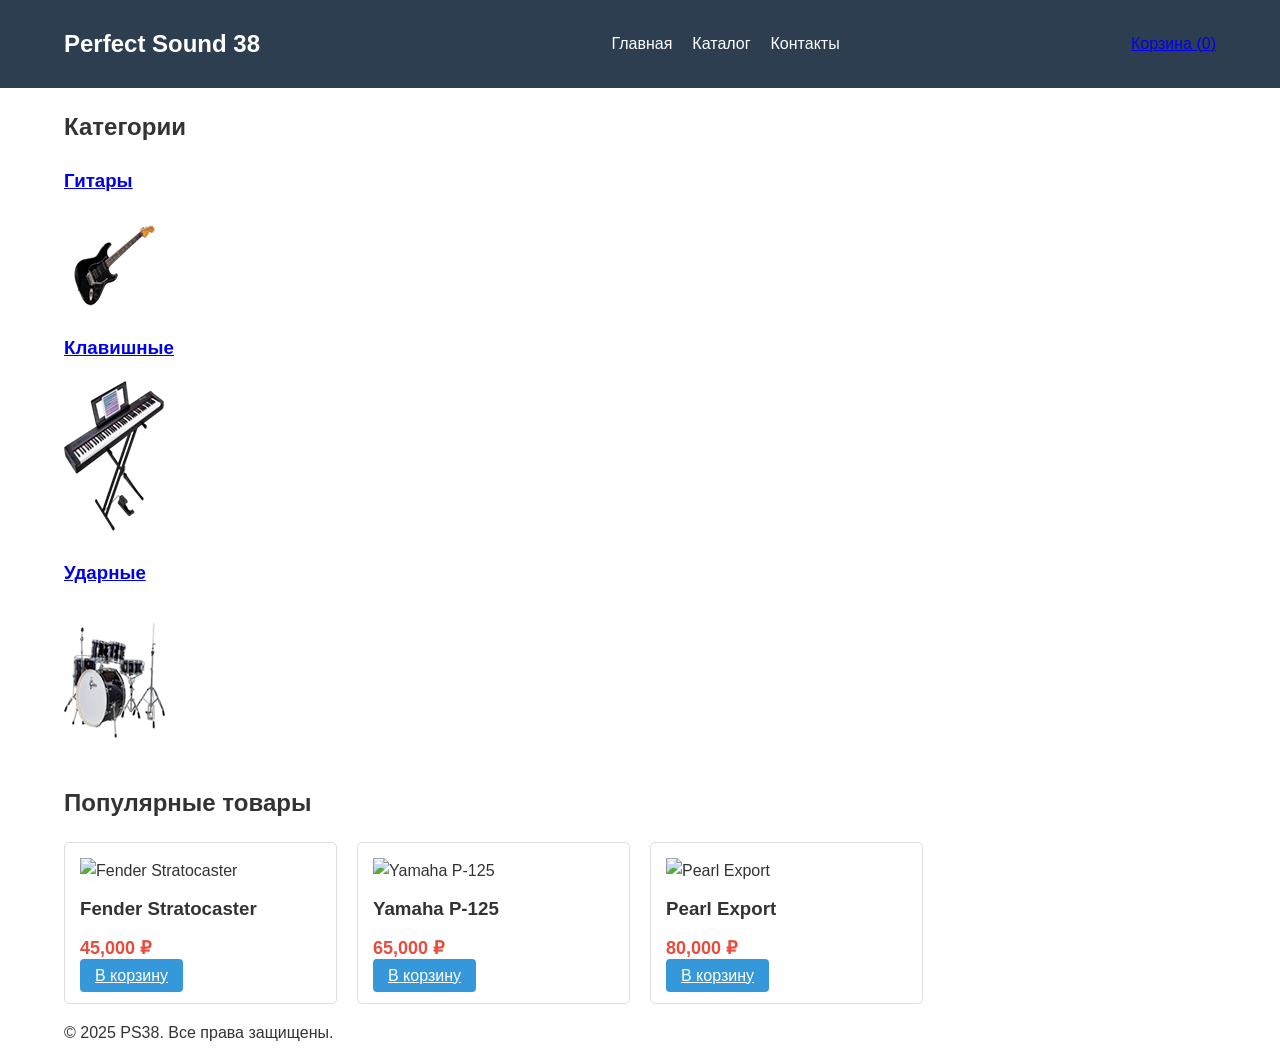
==== Сайт/index.html @ 0168549a "Add files via upload" ====
<!DOCTYPE html>
<html lang="ru">
<head>
    <meta charset="UTF-8">
    <meta name="viewport" content="width=device-width, initial-scale=1.0">
    <title>Perfect Sound 38 - Магазин музыкальных инструментов</title>
    <link rel="stylesheet" href="css/style.css">
</head>
<body>
    <header>
        <div class="container">
            <div class="logo">Perfect Sound 38</div>
            <nav>
                <ul>
                    <li><a href="index.html">Главная</a></li>
                    <li><a href="catalog.html">Каталог</a></li>
                    <li><a href="contacts.html">Контакты</a></li>
                </ul>
            </nav>
            <div class="cart">
                <a href="cart.html">Корзина (<span id="cart-count">0</span>)</a>
            </div>
        </div>
    </header>

    <main class="container">
        <section class="categories">
            <h2>Категории</h2>
            <div class="category-grid">
                <div class="category-item">
                    <h3><a href="guitars.html">Гитары</a></h3>
                    <img src="images/guitars.png" alt="Гитары">             
                </div>
                <div class="category-item">
                    <h3><a href="keyboards.html">Клавишные</a></h3>
                    <img src="images/keyboards.png" alt="Клавишные">
                </div>
                <div class="category-item">
                    <h3><a href="drums.html">Ударные</a></h3>
                    <img src="images/drums.png" alt="Ударные">
                </div>
            </div>
        </section>

        <section class="popular-products">
            <h2>Популярные товары</h2>
            <div class="products-grid">
                <!-- Товары будут подгружаться через JS -->
            </div>
        </section>
    </main>

    <footer>
        <div class="container">
            <p>&copy; 2025 PS38. Все права защищены.</p>
        </div>
    </footer>

    <script src="js/script.js"></script>
</body>
</html>
---- Сайт/css/style.css ----
/* Базовые стили */
body {
    font-family: 'Arial', sans-serif;
    margin: 0;
    padding: 0;
    line-height: 1.6;
    color: #333;
}

.container {
    width: 90%;
    max-width: 1200px;
    margin: 0 auto;
    padding: 0 15px;
}

/* Шапка */
header {
    background-color: #2c3e50;
    color: white;
    padding: 15px 0;
}

header .container {
    display: flex;
    justify-content: space-between;
    align-items: center;
}

.logo {
    font-size: 24px;
    font-weight: bold;
}

nav ul {
    display: flex;
    list-style: none;
}

nav ul li {
    margin-left: 20px;
}

nav ul li a {
    color: white;
    text-decoration: none;
}

/* Сетка товаров */
.products-grid {
    display: grid;
    grid-template-columns: repeat(auto-fill, minmax(250px, 1fr));
    gap: 20px;
    margin-top: 20px;
}

.product-card {
    border: 1px solid #ddd;
    padding: 15px;
    border-radius: 5px;
    transition: transform 0.3s;
}

.product-card:hover {
    transform: translateY(-5px);
    box-shadow: 0 5px 15px rgba(0,0,0,0.1);
}

.product-card img {
    width: 100%;
    height: auto;
}

.product-card h3 {
    margin: 10px 0;
}

.price {
    font-weight: bold;
    color: #e74c3c;
    font-size: 18px;
}

.add-to-cart {
    background-color: #3498db;
    color: white;
    border: none;
    padding: 8px 15px;
    border-radius: 4px;
    cursor: pointer;
    width: 100%;
}

/* Страница товара */
.product-page {
    display: grid;
    grid-template-columns: 1fr 1fr;
    gap: 30px;
    margin-top: 30px;
}

.product-images #main-image {
    width: 100%;
    max-height: 400px;
    object-fit: contain;
}

.thumbnails {
    display: flex;
    margin-top: 10px;
}

.thumbnails img {
    width: 60px;
    height: 60px;
    object-fit: cover;
    margin-right: 10px;
    cursor: pointer;
}

/* Корзина */
.cart-items {
    margin-bottom: 30px;
}

.cart-item {
    display: flex;
    justify-content: space-between;
    align-items: center;
    padding: 15px 0;
    border-bottom: 1px solid #eee;
}

.cart-summary {
    text-align: right;
    padding: 20px;
    background-color: #f9f9f9;
    border-radius: 5px;
}

.checkout-btn {
    display: inline-block;
    background-color: #2ecc71;
    color: white;
    padding: 10px 20px;
    text-decoration: none;
    border-radius: 4px;
    margin-top: 10px;
}

/* Адаптивность */
@media (max-width: 768px) {
    .product-page {
        grid-template-columns: 1fr;
    }
    
    header .container {
        flex-direction: column;
    }
    
    nav ul {
        margin-top: 15px;
    }
}
/* Стили для страницы оформления заказа */
.order-item {
    display: flex;
    justify-content: space-between;
    padding: 10px 0;
    border-bottom: 1px solid #eee;
}

.order-totals {
    margin-top: 20px;
    border-top: 1px solid #ddd;
    padding-top: 20px;
}

.order-row {
    display: flex;
    justify-content: space-between;
    margin-bottom: 10px;
}

.order-row.total {
    font-weight: bold;
    font-size: 18px;
    margin-top: 15px;
}

.delivery-address {
    display: block;
}

/* Скрываем адрес доставки при самовывозе */
#delivery-method[value="pickup"] ~ .delivery-address {
    display: none;
}
/* Стили для страниц категорий */
.category-header {
    background-position: center;
    background-repeat: no-repeat;
}

.subcategories {
    display: flex;
    flex-wrap: wrap;
    gap: 15px;
    margin: 30px 0;
}

.subcategory-card {
    flex: 1 1 200px;
    border: 1px solid #ddd;
    border-radius: 8px;
    overflow: hidden;
    transition: transform 0.3s;
    text-decoration: none;
    color: inherit;
}

.subcategory-card:hover {
    transform: translateY(-5px);
    box-shadow: 0 5px 15px rgba(0,0,0,0.1);
}

.subcategory-card img {
    width: 100%;
    height: 120px;
    object-fit: cover;
}

.subcategory-card h3 {
    padding: 15px;
    text-align: center;
    margin: 0;
    background: #f9f9f9;
}

.product-description {
    font-size: 14px;
    color: #666;
    margin: 10px 0;
    min-height: 40px;
}

.view-product {
    display: inline-block;
    margin-top: 10px;
    color: #3498db;
    text-decoration: none;
    font-size: 14px;
}
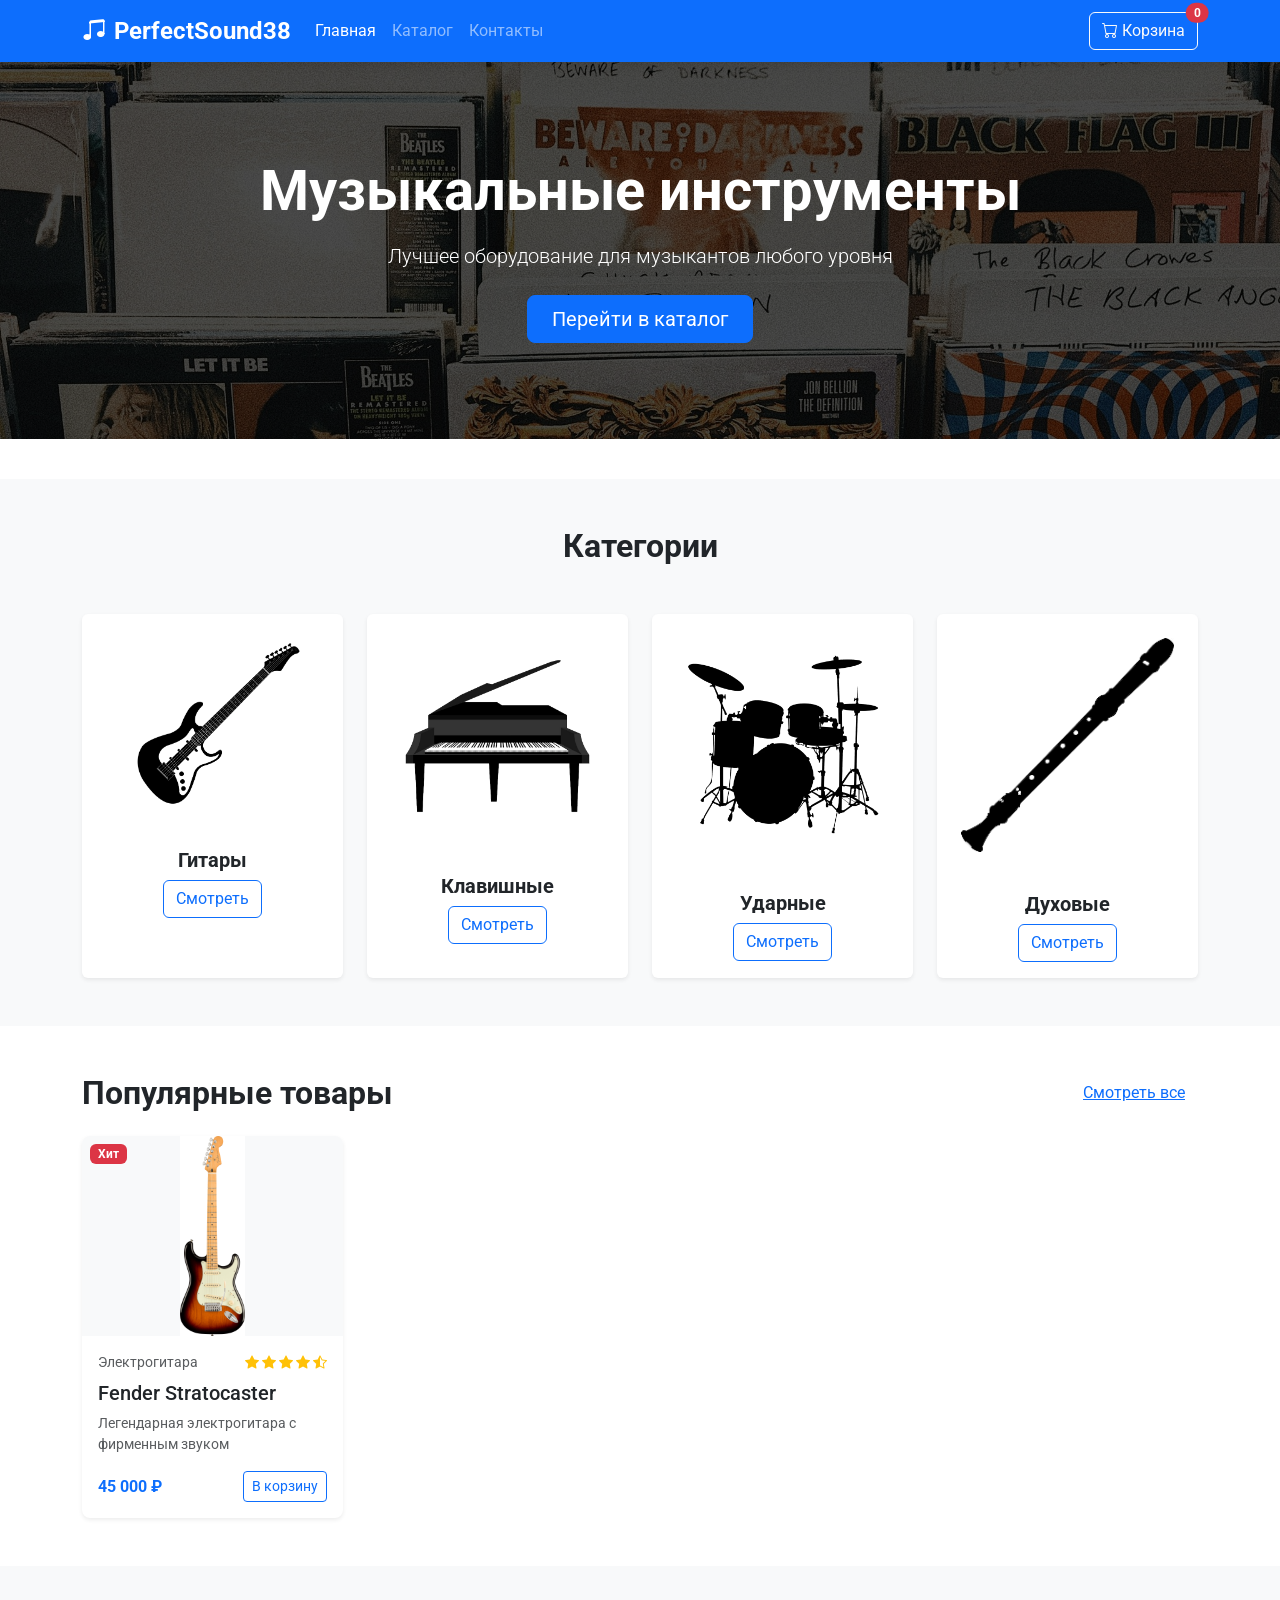
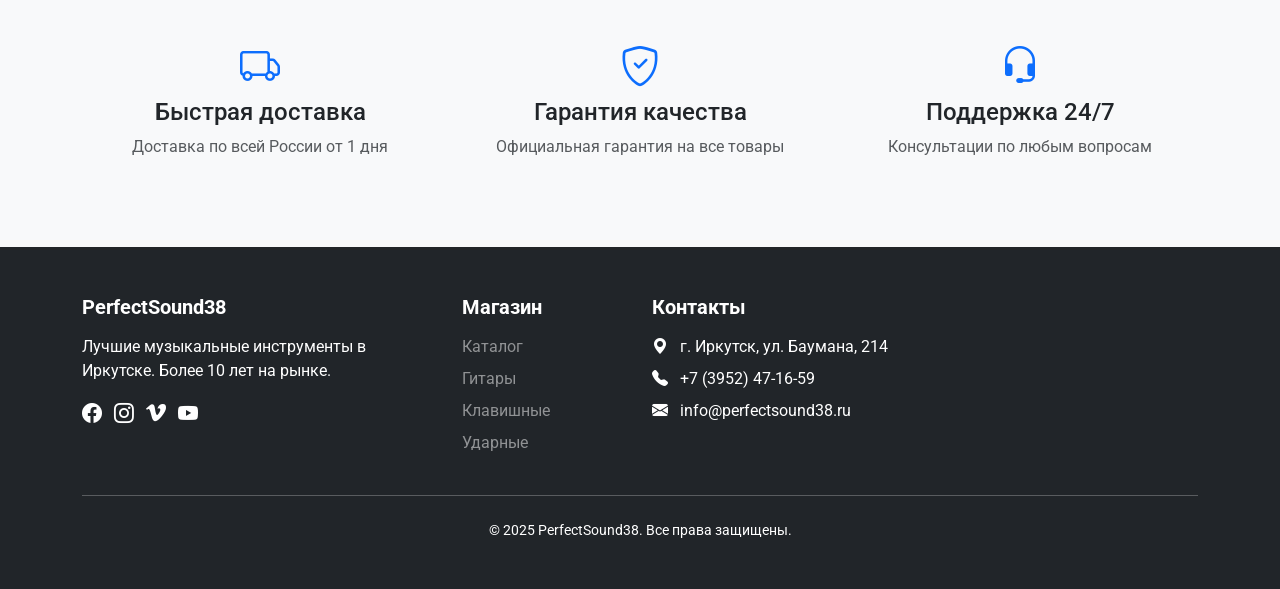
==== commit d2991155: "Add files via upload" ====
--- a/Сайт/index.html
+++ b/Сайт/index.html
@@ -3,59 +3,195 @@
 <head>
     <meta charset="UTF-8">
     <meta name="viewport" content="width=device-width, initial-scale=1.0">
-    <title>Perfect Sound 38 - Магазин музыкальных инструментов</title>
+    <title>PerfectSound38 - Магазин музыкальных инструментов</title>
+    <link href="https://cdn.jsdelivr.net/npm/bootstrap@5.3.0/dist/css/bootstrap.min.css" rel="stylesheet">
+    <link rel="stylesheet" href="https://cdn.jsdelivr.net/npm/bootstrap-icons@1.10.0/font/bootstrap-icons.css">
+    <link href="https://fonts.googleapis.com/css2?family=Roboto:wght@300;400;500;700&display=swap" rel="stylesheet">
     <link rel="stylesheet" href="css/style.css">
 </head>
 <body>
-    <header>
+    <nav class="navbar navbar-expand-lg navbar-dark bg-primary sticky-top">
         <div class="container">
-            <div class="logo">Perfect Sound 38</div>
-            <nav>
-                <ul>
-                    <li><a href="index.html">Главная</a></li>
-                    <li><a href="catalog.html">Каталог</a></li>
-                    <li><a href="contacts.html">Контакты</a></li>
+            <a class="navbar-brand fw-bold" href="index.html">
+                <i class="bi bi-music-note-beamed me-2"></i>PerfectSound38
+            </a>
+            <button class="navbar-toggler" type="button" data-bs-toggle="collapse" data-bs-target="#navbarNav">
+                <span class="navbar-toggler-icon"></span>
+            </button>
+            <div class="collapse navbar-collapse" id="navbarNav">
+                <ul class="navbar-nav me-auto">
+                    <li class="nav-item">
+                        <a class="nav-link active" href="index.html">Главная</a>
+                    </li>
+                    <li class="nav-item">
+                        <a class="nav-link" href="catalog.html">Каталог</a>
+                    </li>
+                    <li class="nav-item">
+                        <a class="nav-link" href="contacts.html">Контакты</a>
+                    </li>
                 </ul>
-            </nav>
-            <div class="cart">
-                <a href="cart.html">Корзина (<span id="cart-count">0</span>)</a>
+                <div class="d-flex">
+                    <a href="cart.html" class="btn btn-outline-light position-relative">
+                        <i class="bi bi-cart"></i> Корзина
+                        <span id="cart-count" class="position-absolute top-0 start-100 translate-middle badge rounded-pill bg-danger">0</span>
+                    </a>
+                </div>
             </div>
+        </div>
+    </nav>
+
+    <header class="hero-banner bg-dark text-white py-5">
+        <div class="container text-center py-5">
+            <h1 class="display-4 fw-bold mb-3">Музыкальные инструменты</h1>
+            <p class="lead mb-4">Лучшее оборудование для музыкантов любого уровня</p>
+            <a href="catalog.html" class="btn btn-primary btn-lg px-4">Перейти в каталог</a>
         </div>
     </header>
 
-    <main class="container">
-        <section class="categories">
-            <h2>Категории</h2>
-            <div class="category-grid">
-                <div class="category-item">
-                    <h3><a href="guitars.html">Гитары</a></h3>
-                    <img src="images/guitars.png" alt="Гитары">             
+    <section class="py-5 bg-light">
+        <div class="container">
+            <h2 class="text-center mb-5 fw-bold">Категории</h2>
+            <div class="row g-4">
+                <div class="col-md-3">
+                    <div class="card h-100 shadow-sm border-0">
+                        <img src="images/guitar.png" class="card-img-top p-4" alt="Гитары">
+                        <div class="card-body text-center">
+                            <h5 class="card-title fw-bold">Гитары</h5>
+                            <a href="guitars.html" class="btn btn-outline-primary">Смотреть</a>
+                        </div>
+                    </div>
                 </div>
-                <div class="category-item">
-                    <h3><a href="keyboards.html">Клавишные</a></h3>
-                    <img src="images/keyboards.png" alt="Клавишные">
+                <div class="col-md-3">
+                    <div class="card h-100 shadow-sm border-0">
+                        <img src="images/keyboard.png" class="card-img-top p-4" alt="Клавишные">
+                        <div class="card-body text-center">
+                            <h5 class="card-title fw-bold">Клавишные</h5>
+                            <a href="keyboards.html" class="btn btn-outline-primary">Смотреть</a>
+                        </div>
+                    </div>
                 </div>
-                <div class="category-item">
-                    <h3><a href="drums.html">Ударные</a></h3>
-                    <img src="images/drums.png" alt="Ударные">
+                <div class="col-md-3">
+                    <div class="card h-100 shadow-sm border-0">
+                        <img src="images/drum.png" class="card-img-top p-4" alt="Ударные">
+                        <div class="card-body text-center">
+                            <h5 class="card-title fw-bold">Ударные</h5>
+                            <a href="drums.html" class="btn btn-outline-primary">Смотреть</a>
+                        </div>
+                    </div>
+                </div>
+                <div class="col-md-3">
+                    <div class="card h-100 shadow-sm border-0">
+                        <img src="images/wind.png" class="card-img-top p-4" alt="Духовые">
+                        <div class="card-body text-center">
+                            <h5 class="card-title fw-bold">Духовые</h5>
+                            <a href="wind.html" class="btn btn-outline-primary">Смотреть</a>
+                        </div>
+                    </div>
                 </div>
             </div>
-        </section>
+        </div>
+    </section>
 
-        <section class="popular-products">
-            <h2>Популярные товары</h2>
-            <div class="products-grid">
-                <!-- Товары будут подгружаться через JS -->
+    <section class="py-5">
+        <div class="container">
+            <div class="d-flex justify-content-between align-items-center mb-4">
+                <h2 class="fw-bold mb-0">Популярные товары</h2>
+                <a href="catalog.html" class="btn btn-link">Смотреть все</a>
             </div>
-        </section>
-    </main>
+            <div class="row g-4" id="popular-products">
+                <div class="col-md-3">
+                    <div class="card product-card h-100 border-0 shadow-sm">
+                        <span class="badge bg-danger position-absolute m-2">Хит</span>
+                        <img src="images/fender.jpg" class="card-img-top" alt="Fender Stratocaster">
+                        <div class="card-body">
+                            <div class="d-flex justify-content-between">
+                                <span class="text-muted small">Электрогитара</span>
+                                <div class="text-warning small">
+                                    <i class="bi bi-star-fill"></i>
+                                    <i class="bi bi-star-fill"></i>
+                                    <i class="bi bi-star-fill"></i>
+                                    <i class="bi bi-star-fill"></i>
+                                    <i class="bi bi-star-half"></i>
+                                </div>
+                            </div>
+                            <h5 class="card-title mt-2">Fender Stratocaster</h5>
+                            <p class="card-text text-muted small">Легендарная электрогитара с фирменным звуком</p>
+                            <div class="d-flex justify-content-between align-items-center">
+                                <h6 class="mb-0 text-primary fw-bold">45 000 ₽</h6>
+                                <button class="btn btn-sm btn-outline-primary">В корзину</button>
+                            </div>
+                        </div>
+                    </div>
+                </div>
+            </div>
+        </div>
+    </section>
 
-    <footer>
+    <section class="py-5 bg-light">
         <div class="container">
-            <p>&copy; 2025 PS38. Все права защищены.</p>
+            <div class="row g-4 text-center">
+                <div class="col-md-4">
+                    <div class="p-4">
+                        <i class="bi bi-truck fs-1 text-primary mb-3"></i>
+                        <h4>Быстрая доставка</h4>
+                        <p class="text-muted">Доставка по всей России от 1 дня</p>
+                    </div>
+                </div>
+                <div class="col-md-4">
+                    <div class="p-4">
+                        <i class="bi bi-shield-check fs-1 text-primary mb-3"></i>
+                        <h4>Гарантия качества</h4>
+                        <p class="text-muted">Официальная гарантия на все товары</p>
+                    </div>
+                </div>
+                <div class="col-md-4">
+                    <div class="p-4">
+                        <i class="bi bi-headset fs-1 text-primary mb-3"></i>
+                        <h4>Поддержка 24/7</h4>
+                        <p class="text-muted">Консультации по любым вопросам</p>
+                    </div>
+                </div>
+            </div>
+        </div>
+    </section>
+
+    <footer class="bg-dark text-white py-5">
+        <div class="container">
+            <div class="row">
+                <div class="col-md-4 mb-4 mb-md-0">
+                    <h5 class="fw-bold mb-3">PerfectSound38</h5>
+                    <p>Лучшие музыкальные инструменты в Иркутске. Более 10 лет на рынке.</p>
+                    <div class="social-links">
+                        <a href="#" class="text-white me-2"><i class="bi bi-facebook fs-5"></i></a>
+                        <a href="#" class="text-white me-2"><i class="bi bi-instagram fs-5"></i></a>
+                        <a href="#" class="text-white me-2"><i class="bi bi-vimeo fs-5"></i></a>
+                        <a href="#" class="text-white"><i class="bi bi-youtube fs-5"></i></a>
+                    </div>
+                </div>
+                <div class="col-md-2 mb-4 mb-md-0">
+                    <h5 class="fw-bold mb-3">Магазин</h5>
+                    <ul class="list-unstyled">
+                        <li class="mb-2"><a href="catalog.html" class="text-white-50">Каталог</a></li>
+                        <li class="mb-2"><a href="guitars.html" class="text-white-50">Гитары</a></li>
+                        <li class="mb-2"><a href="keyboards.html" class="text-white-50">Клавишные</a></li>
+                        <li class="mb-2"><a href="drums.html" class="text-white-50">Ударные</a></li>
+                    </ul>
+                </div>
+                <div class="col-md-3">
+                    <h5 class="fw-bold mb-3">Контакты</h5>
+                    <p class="mb-2"><i class="bi bi-geo-alt-fill me-2"></i> г. Иркутск, ул. Баумана, 214</p>
+                    <p class="mb-2"><i class="bi bi-telephone-fill me-2"></i> +7 (3952) 47-16-59</p>
+                    <p class="mb-0"><i class="bi bi-envelope-fill me-2"></i> info@perfectsound38.ru</p>
+                </div>
+            </div>
+            <hr class="my-4">
+            <div class="text-center">
+                <p class="mb-0 small">&copy; 2025 PerfectSound38. Все права защищены.</p>
+            </div>
         </div>
     </footer>
 
+    <script src="https://cdn.jsdelivr.net/npm/bootstrap@5.3.0/dist/js/bootstrap.bundle.min.js"></script>
     <script src="js/script.js"></script>
 </body>
 </html>
--- a/Сайт/css/style.css
+++ b/Сайт/css/style.css
@@ -1,253 +1,90 @@
-/* Базовые стили */
-body {
-    font-family: 'Arial', sans-serif;
-    margin: 0;
-    padding: 0;
-    line-height: 1.6;
-    color: #333;
+:root {
+    --primary-color: #0d6efd;
+    --secondary-color: #6c757d;
+    --dark-color: #212529;
+    --light-color: #f8f9fa;
+    --danger-color: #dc3545;
+    --success-color: #198754;
 }
 
-.container {
-    width: 90%;
-    max-width: 1200px;
-    margin: 0 auto;
-    padding: 0 15px;
+body {
+    font-family: 'Roboto', sans-serif;
+    color: var(--dark-color);
+    background-color: #fff;
 }
 
-/* Шапка */
-header {
-    background-color: #2c3e50;
-    color: white;
-    padding: 15px 0;
+/* Навигация */
+.navbar {
+    box-shadow: 0 2px 10px rgba(0, 0, 0, 0.1);
 }
 
-header .container {
-    display: flex;
-    justify-content: space-between;
-    align-items: center;
+.navbar-brand {
+    font-size: 1.5rem;
 }
 
-.logo {
-    font-size: 24px;
-    font-weight: bold;
+/* Герой-баннер - ИСПРАВЛЕННЫЙ СТИЛЬ */
+.hero-banner {
+    background: linear-gradient(rgba(0, 0, 0, 0.7), rgba(0, 0, 0, 0.7)), url('../images/hero-bg.jpg');
+    background-size: cover;
+    background-position: center;
+    background-repeat: no-repeat;
+    color: white;
+    padding: 100px 0;
+    text-align: center;
+    margin-bottom: 40px;
 }
 
-nav ul {
-    display: flex;
-    list-style: none;
-}
-
-nav ul li {
-    margin-left: 20px;
-}
-
-nav ul li a {
-    color: white;
-    text-decoration: none;
-}
-
-/* Сетка товаров */
-.products-grid {
-    display: grid;
-    grid-template-columns: repeat(auto-fill, minmax(250px, 1fr));
-    gap: 20px;
-    margin-top: 20px;
-}
-
+/* Карточки товаров */
 .product-card {
-    border: 1px solid #ddd;
-    padding: 15px;
-    border-radius: 5px;
-    transition: transform 0.3s;
+    transition: transform 0.3s ease, box-shadow 0.3s ease;
+    border-radius: 0.5rem;
+    overflow: hidden;
 }
 
 .product-card:hover {
     transform: translateY(-5px);
-    box-shadow: 0 5px 15px rgba(0,0,0,0.1);
+    box-shadow: 0 10px 20px rgba(0, 0, 0, 0.1);
 }
 
-.product-card img {
-    width: 100%;
-    height: auto;
+.product-card .card-img-top {
+    height: 200px;
+    object-fit: contain;
+    background-color: #f8f9fa;
 }
 
-.product-card h3 {
-    margin: 10px 0;
+/* Подвал */
+footer {
+    background-color: var(--dark-color);
 }
 
-.price {
-    font-weight: bold;
-    color: #e74c3c;
-    font-size: 18px;
+footer a {
+    text-decoration: none;
+    transition: color 0.3s ease;
 }
 
-.add-to-cart {
-    background-color: #3498db;
-    color: white;
-    border: none;
-    padding: 8px 15px;
-    border-radius: 4px;
-    cursor: pointer;
-    width: 100%;
+footer a:hover {
+    color: white !important;
 }
 
-/* Страница товара */
-.product-page {
-    display: grid;
-    grid-template-columns: 1fr 1fr;
-    gap: 30px;
-    margin-top: 30px;
+.social-links a {
+    transition: opacity 0.3s ease;
 }
 
-.product-images #main-image {
-    width: 100%;
-    max-height: 400px;
-    object-fit: contain;
+.social-links a:hover {
+    opacity: 0.8;
 }
 
-.thumbnails {
-    display: flex;
-    margin-top: 10px;
-}
-
-.thumbnails img {
-    width: 60px;
-    height: 60px;
-    object-fit: cover;
-    margin-right: 10px;
-    cursor: pointer;
-}
-
-/* Корзина */
-.cart-items {
-    margin-bottom: 30px;
-}
-
-.cart-item {
-    display: flex;
-    justify-content: space-between;
-    align-items: center;
-    padding: 15px 0;
-    border-bottom: 1px solid #eee;
-}
-
-.cart-summary {
-    text-align: right;
-    padding: 20px;
-    background-color: #f9f9f9;
-    border-radius: 5px;
-}
-
-.checkout-btn {
-    display: inline-block;
-    background-color: #2ecc71;
-    color: white;
-    padding: 10px 20px;
-    text-decoration: none;
-    border-radius: 4px;
-    margin-top: 10px;
-}
-
-/* Адаптивность */
+/* Адаптивные стили */
 @media (max-width: 768px) {
-    .product-page {
-        grid-template-columns: 1fr;
+    .hero-banner {
+        padding: 3rem 0;
     }
     
-    header .container {
-        flex-direction: column;
+    .hero-banner h1 {
+        font-size: 2.5rem;
     }
     
-    nav ul {
-        margin-top: 15px;
+    .product-card .card-img-top {
+        height: 150px;
     }
-}
-/* Стили для страницы оформления заказа */
-.order-item {
-    display: flex;
-    justify-content: space-between;
-    padding: 10px 0;
-    border-bottom: 1px solid #eee;
-}
-
-.order-totals {
-    margin-top: 20px;
-    border-top: 1px solid #ddd;
-    padding-top: 20px;
-}
-
-.order-row {
-    display: flex;
-    justify-content: space-between;
-    margin-bottom: 10px;
-}
-
-.order-row.total {
-    font-weight: bold;
-    font-size: 18px;
-    margin-top: 15px;
-}
-
-.delivery-address {
-    display: block;
-}
-
-/* Скрываем адрес доставки при самовывозе */
-#delivery-method[value="pickup"] ~ .delivery-address {
-    display: none;
-}
-/* Стили для страниц категорий */
-.category-header {
-    background-position: center;
-    background-repeat: no-repeat;
-}
-
-.subcategories {
-    display: flex;
-    flex-wrap: wrap;
-    gap: 15px;
-    margin: 30px 0;
-}
-
-.subcategory-card {
-    flex: 1 1 200px;
-    border: 1px solid #ddd;
-    border-radius: 8px;
-    overflow: hidden;
-    transition: transform 0.3s;
-    text-decoration: none;
-    color: inherit;
-}
-
-.subcategory-card:hover {
-    transform: translateY(-5px);
-    box-shadow: 0 5px 15px rgba(0,0,0,0.1);
-}
-
-.subcategory-card img {
-    width: 100%;
-    height: 120px;
-    object-fit: cover;
-}
-
-.subcategory-card h3 {
-    padding: 15px;
-    text-align: center;
-    margin: 0;
-    background: #f9f9f9;
-}
-
-.product-description {
-    font-size: 14px;
-    color: #666;
-    margin: 10px 0;
-    min-height: 40px;
-}
-
-.view-product {
-    display: inline-block;
-    margin-top: 10px;
-    color: #3498db;
-    text-decoration: none;
-    font-size: 14px;
 }
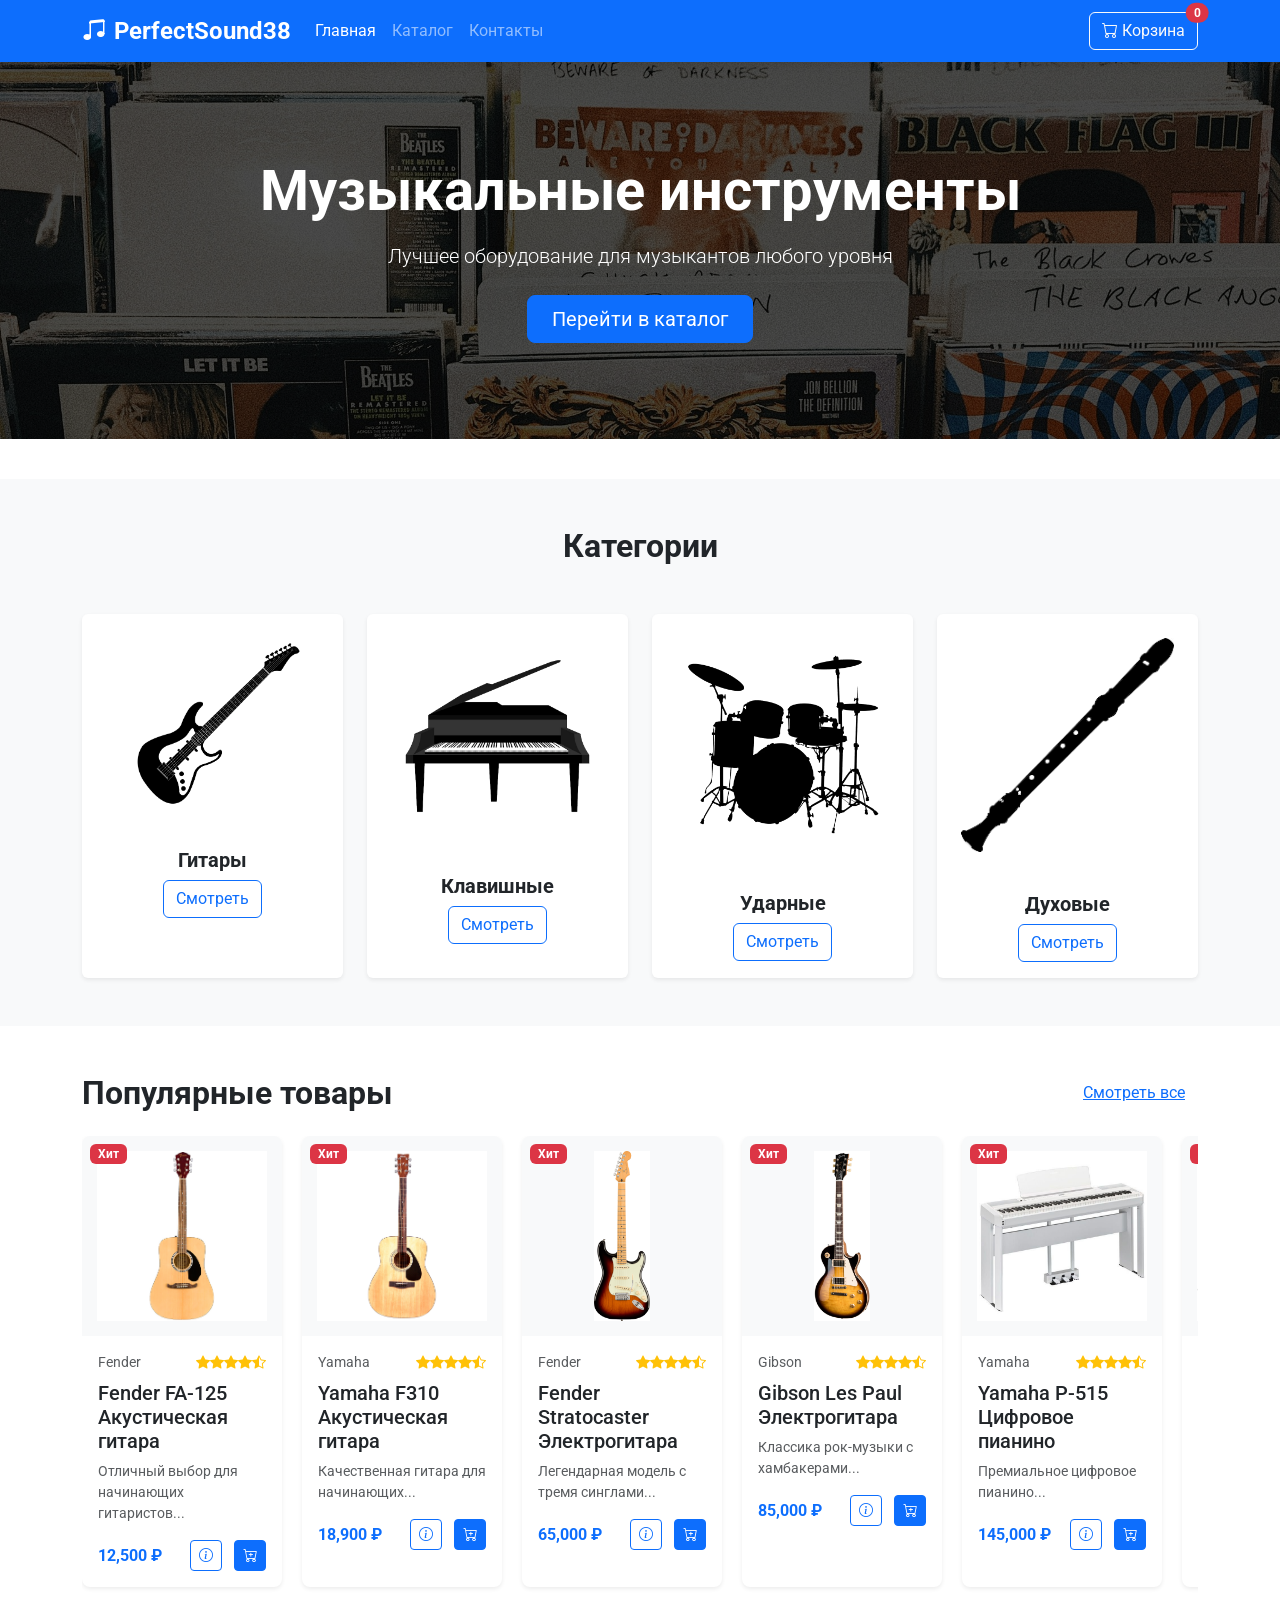
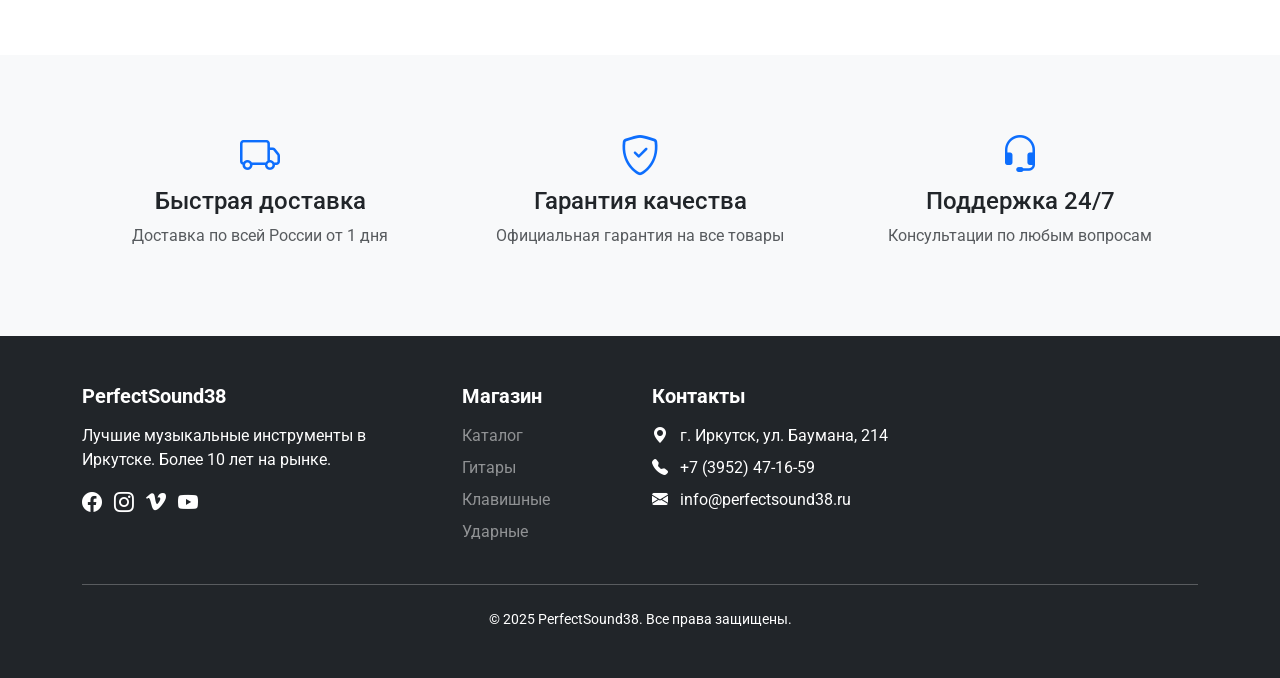
==== commit f16357f9: "Add files via upload" ====
--- a/Сайт/index.html
+++ b/Сайт/index.html
@@ -98,31 +98,8 @@
                 <h2 class="fw-bold mb-0">Популярные товары</h2>
                 <a href="catalog.html" class="btn btn-link">Смотреть все</a>
             </div>
-            <div class="row g-4" id="popular-products">
-                <div class="col-md-3">
-                    <div class="card product-card h-100 border-0 shadow-sm">
-                        <span class="badge bg-danger position-absolute m-2">Хит</span>
-                        <img src="images/fender.jpg" class="card-img-top" alt="Fender Stratocaster">
-                        <div class="card-body">
-                            <div class="d-flex justify-content-between">
-                                <span class="text-muted small">Электрогитара</span>
-                                <div class="text-warning small">
-                                    <i class="bi bi-star-fill"></i>
-                                    <i class="bi bi-star-fill"></i>
-                                    <i class="bi bi-star-fill"></i>
-                                    <i class="bi bi-star-fill"></i>
-                                    <i class="bi bi-star-half"></i>
-                                </div>
-                            </div>
-                            <h5 class="card-title mt-2">Fender Stratocaster</h5>
-                            <p class="card-text text-muted small">Легендарная электрогитара с фирменным звуком</p>
-                            <div class="d-flex justify-content-between align-items-center">
-                                <h6 class="mb-0 text-primary fw-bold">45 000 ₽</h6>
-                                <button class="btn btn-sm btn-outline-primary">В корзину</button>
-                            </div>
-                        </div>
-                    </div>
-                </div>
+            <div class="products-carousel" id="popular-products">
+                <!-- Товары будут загружены через JS -->
             </div>
         </div>
     </section>
@@ -154,6 +131,42 @@
             </div>
         </div>
     </section>
+
+    <!-- Модальное окно товара -->
+    <div class="modal fade" id="productModal" tabindex="-1" aria-labelledby="productModalLabel" aria-hidden="true">
+        <div class="modal-dialog modal-lg">
+            <div class="modal-content">
+                <div class="modal-header">
+                    <h5 class="modal-title" id="productModalLabel">Информация о товаре</h5>
+                    <button type="button" class="btn-close" data-bs-dismiss="modal" aria-label="Close"></button>
+                </div>
+                <div class="modal-body">
+                    <div class="row">
+                        <div class="col-md-6">
+                            <img id="modalProductImage" src="" class="img-fluid rounded product-modal-img" alt="">
+                        </div>
+                        <div class="col-md-6">
+                            <h3 id="modalProductTitle"></h3>
+                            <div class="mb-3">
+                                <span class="badge bg-primary" id="modalProductCategory"></span>
+                                <div class="text-warning mt-2" id="modalProductRating"></div>
+                            </div>
+                            <h4 class="text-primary mb-3" id="modalProductPrice"></h4>
+                            <p class="lead" id="modalProductDescription"></p>
+                            <div class="specs mb-4">
+                                <h5>Характеристики:</h5>
+                                <ul class="list-unstyled" id="modalProductSpecs"></ul>
+                            </div>
+                            <div class="d-flex gap-2">
+                                <button class="btn btn-primary flex-grow-1" id="modalAddToCart">Добавить в корзину</button>
+                                <button class="btn btn-outline-secondary">В избранное</button>
+                            </div>
+                        </div>
+                    </div>
+                </div>
+            </div>
+        </div>
+    </div>
 
     <footer class="bg-dark text-white py-5">
         <div class="container">
@@ -193,5 +206,6 @@
 
     <script src="https://cdn.jsdelivr.net/npm/bootstrap@5.3.0/dist/js/bootstrap.bundle.min.js"></script>
     <script src="js/script.js"></script>
+    <script src="js/home.js"></script>
 </body>
 </html>
--- a/Сайт/css/style.css
+++ b/Сайт/css/style.css
@@ -11,6 +11,7 @@
     font-family: 'Roboto', sans-serif;
     color: var(--dark-color);
     background-color: #fff;
+    margin: 0; 
 }
 
 /* Навигация */
@@ -22,34 +23,67 @@
     font-size: 1.5rem;
 }
 
-/* Герой-баннер - ИСПРАВЛЕННЫЙ СТИЛЬ */
+/* Герой-баннер */
 .hero-banner {
     background: linear-gradient(rgba(0, 0, 0, 0.7), rgba(0, 0, 0, 0.7)), url('../images/hero-bg.jpg');
     background-size: cover;
     background-position: center;
-    background-repeat: no-repeat;
     color: white;
     padding: 100px 0;
     text-align: center;
     margin-bottom: 40px;
 }
+/* Карусель товаров */
+.products-carousel {
+    display: flex;
+    overflow-x: auto;
+    scroll-snap-type: x mandatory;
+    gap: 20px;
+    padding-bottom: 20px;
+    -webkit-overflow-scrolling: touch;
+}
 
-/* Карточки товаров */
-.product-card {
-    transition: transform 0.3s ease, box-shadow 0.3s ease;
+.products-carousel::-webkit-scrollbar {
+    height: 8px;
+}
+
+.products-carousel::-webkit-scrollbar-track {
+    background: #f1f1f1;
+    border-radius: 10px;
+}
+
+.products-carousel::-webkit-scrollbar-thumb {
+    background: #888;
+    border-radius: 10px;
+}
+
+.products-carousel::-webkit-scrollbar-thumb:hover {
+    background: #555;
+}
+
+.product-card-carousel {
+    min-width: 200px;
+    scroll-snap-align: start;
+    transition: transform 0.3s ease;
     border-radius: 0.5rem;
     overflow: hidden;
 }
 
-.product-card:hover {
+.product-card-carousel:hover {
     transform: translateY(-5px);
-    box-shadow: 0 10px 20px rgba(0, 0, 0, 0.1);
 }
 
-.product-card .card-img-top {
-    height: 200px;
+.product-card-carousel .card-img-top {
+    height: 150px;
     object-fit: contain;
     background-color: #f8f9fa;
+    padding: 15px;
+}
+
+/* Модальное окно товара */
+.product-modal-img {
+    max-height: 300px;
+    object-fit: contain;
 }
 
 /* Подвал */
@@ -84,7 +118,7 @@
         font-size: 2.5rem;
     }
     
-    .product-card .card-img-top {
-        height: 150px;
+    .product-card-carousel {
+        min-width: 180px;
     }
 }
